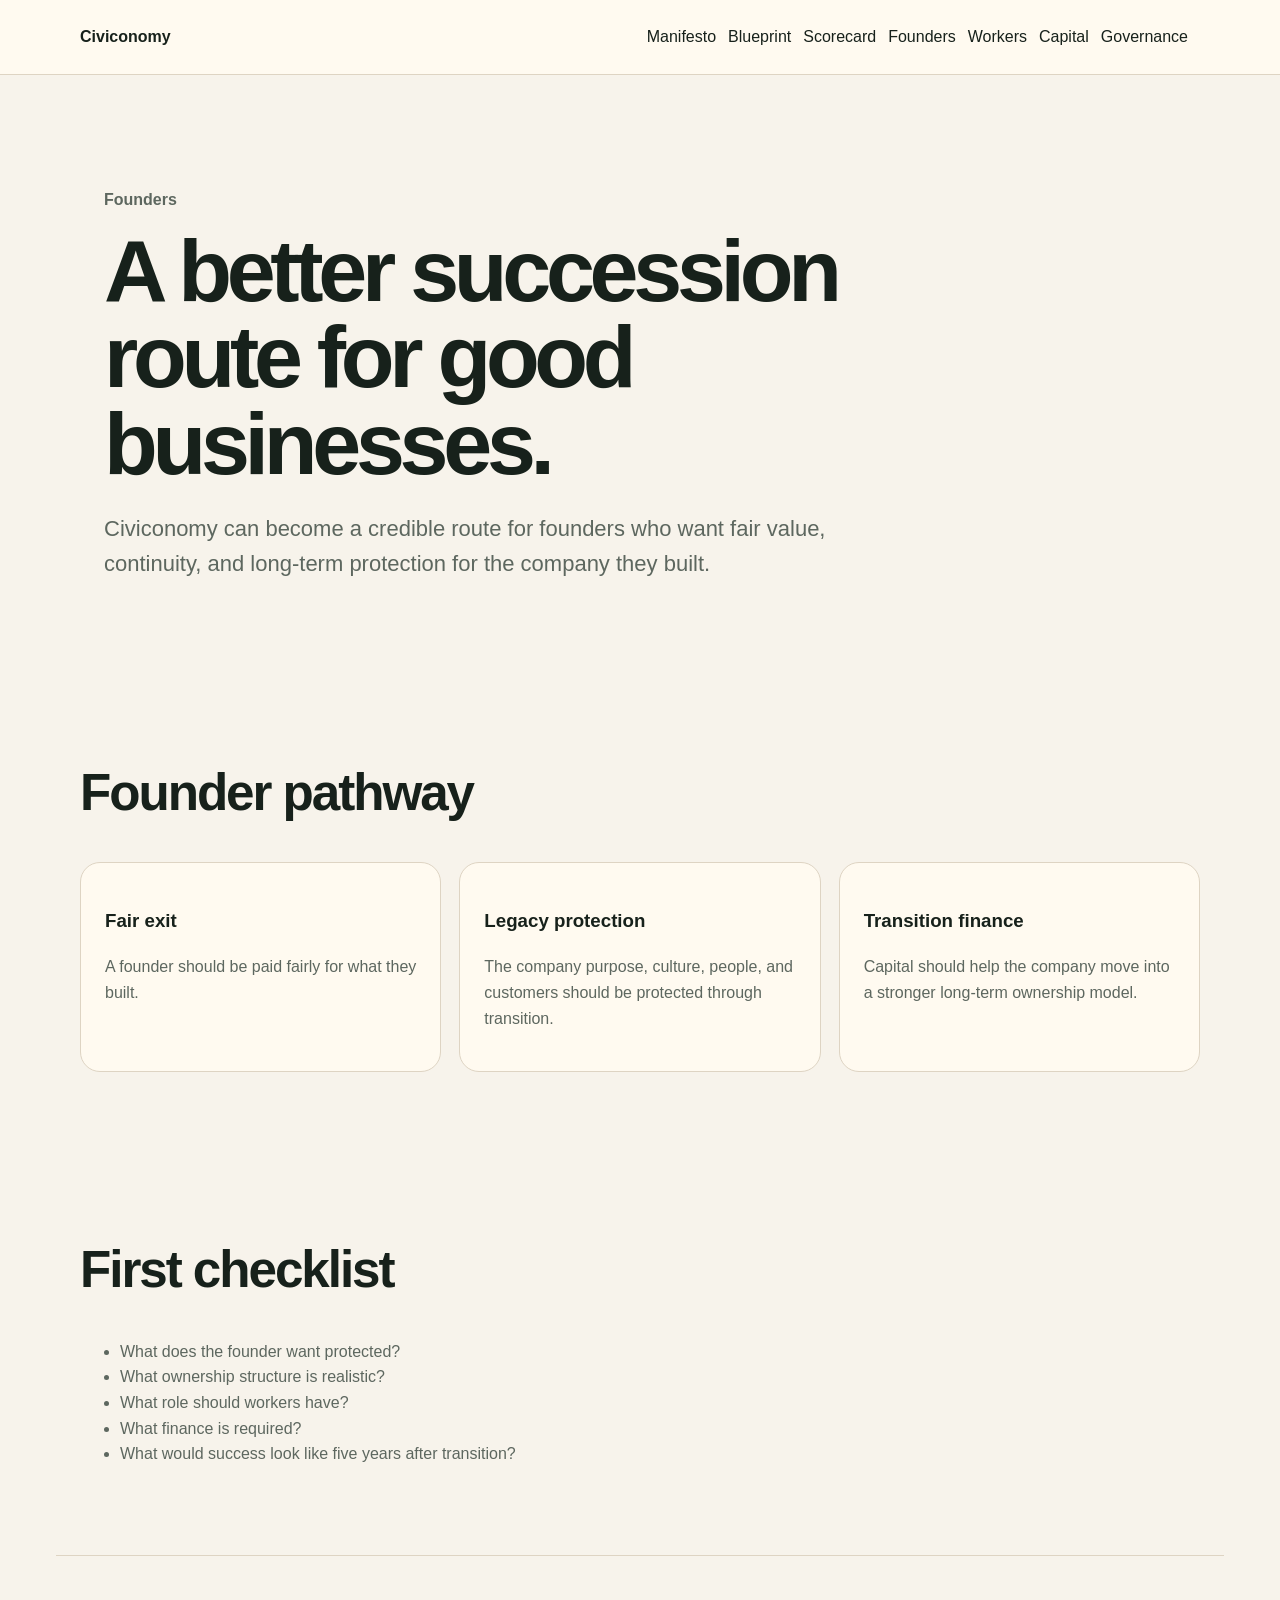
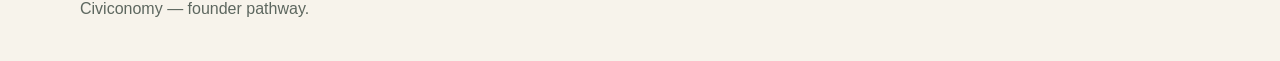
==== site/founders.html @ dd0a0dd5 "Add founders page" ====
<!doctype html>
<html lang="en"><head><meta charset="utf-8"><meta name="viewport" content="width=device-width, initial-scale=1"><title>Founders | Civiconomy</title><link rel="stylesheet" href="styles.css"></head>
<body><header><nav><a class="brand" href="index.html">Civiconomy</a><div><a href="manifesto.html">Manifesto</a><a href="blueprint.html">Blueprint</a><a href="scorecard.html">Scorecard</a><a href="founders.html">Founders</a><a href="workers.html">Workers</a><a href="capital.html">Capital</a><a href="governance.html">Governance</a></div></nav></header>
<main><section class="hero"><p class="muted"><strong>Founders</strong></p><h1>A better succession route for good businesses.</h1><p class="lede">Civiconomy can become a credible route for founders who want fair value, continuity, and long-term protection for the company they built.</p></section>
<section><h2>Founder pathway</h2><div class="grid"><div class="card"><h3>Fair exit</h3><p>A founder should be paid fairly for what they built.</p></div><div class="card"><h3>Legacy protection</h3><p>The company purpose, culture, people, and customers should be protected through transition.</p></div><div class="card"><h3>Transition finance</h3><p>Capital should help the company move into a stronger long-term ownership model.</p></div></div></section>
<section><h2>First checklist</h2><ul><li>What does the founder want protected?</li><li>What ownership structure is realistic?</li><li>What role should workers have?</li><li>What finance is required?</li><li>What would success look like five years after transition?</li></ul></section></main><footer><p>Civiconomy — founder pathway.</p></footer></body></html>
---- site/styles.css ----
body {
  margin: 0;
  font-family: Arial, Helvetica, sans-serif;
  color: #17211b;
  background: #f7f3eb;
  line-height: 1.6;
}

header {
  border-bottom: 1px solid #ded4c3;
  background: #fffaf0;
}

nav, main, footer {
  max-width: 1120px;
  margin: 0 auto;
  padding: 24px;
}

nav {
  display: flex;
  justify-content: space-between;
  gap: 20px;
  flex-wrap: wrap;
}

nav a {
  color: #17211b;
  text-decoration: none;
  margin-right: 12px;
}

.brand {
  font-weight: 800;
}

.hero {
  padding: 72px 24px;
}

h1 {
  max-width: 900px;
  font-size: clamp(42px, 8vw, 88px);
  line-height: 0.98;
  letter-spacing: -0.06em;
  margin: 0 0 24px;
}

h2 {
  font-size: clamp(30px, 4vw, 52px);
  line-height: 1.05;
  letter-spacing: -0.04em;
}

.lede {
  max-width: 760px;
  color: #5d675f;
  font-size: 22px;
}

.button {
  display: inline-block;
  padding: 12px 18px;
  border-radius: 999px;
  background: #23644d;
  color: #fffaf0;
  text-decoration: none;
  font-weight: 700;
  margin: 8px 8px 8px 0;
}

.button.secondary {
  background: #fffaf0;
  color: #17211b;
  border: 1px solid #ded4c3;
}

.grid {
  display: grid;
  grid-template-columns: repeat(auto-fit, minmax(240px, 1fr));
  gap: 18px;
  margin: 32px 0;
}

.card {
  padding: 24px;
  border: 1px solid #ded4c3;
  border-radius: 20px;
  background: #fffaf0;
}

.card p, .muted, li {
  color: #5d675f;
}

section {
  padding: 48px 0;
}

blockquote {
  margin: 32px 0;
  padding: 24px;
  border-left: 5px solid #23644d;
  background: #fffaf0;
  border-radius: 14px;
  font-size: 22px;
  font-weight: 700;
}

footer {
  border-top: 1px solid #ded4c3;
  color: #5d675f;
}
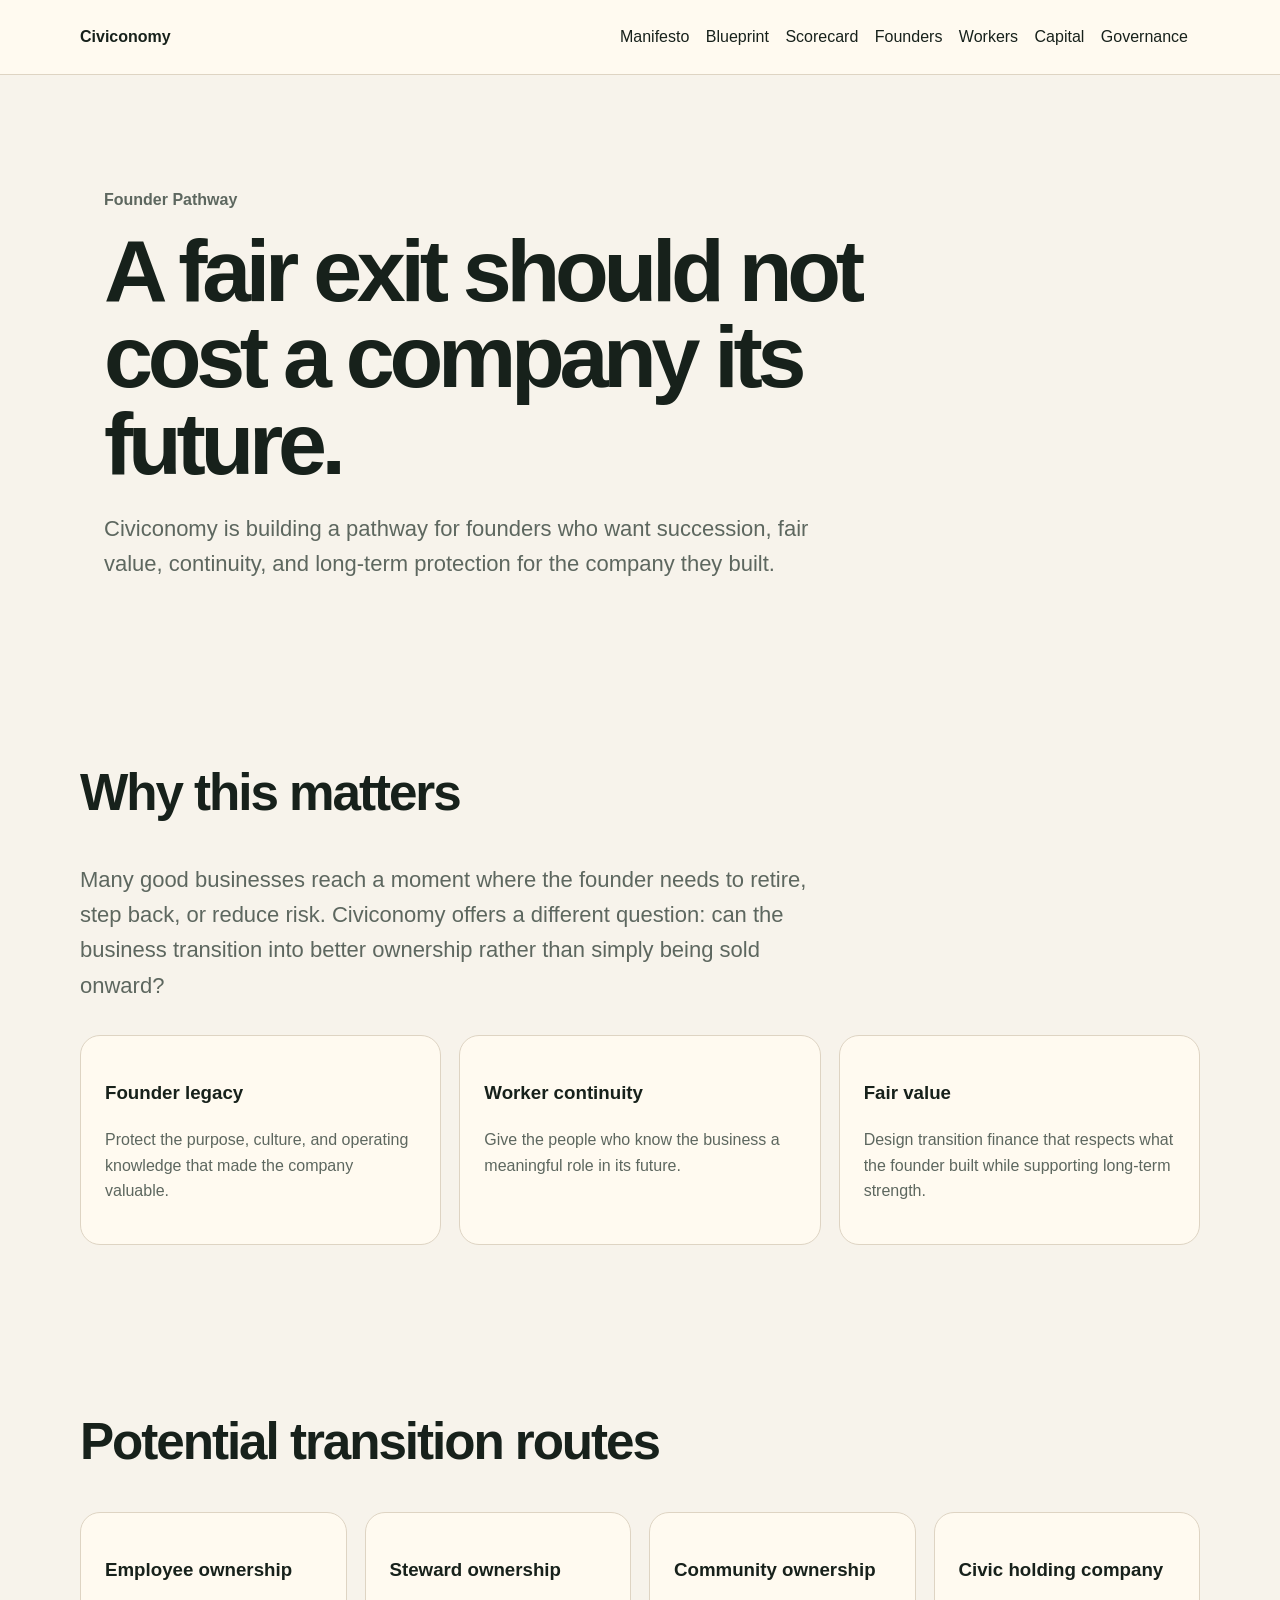
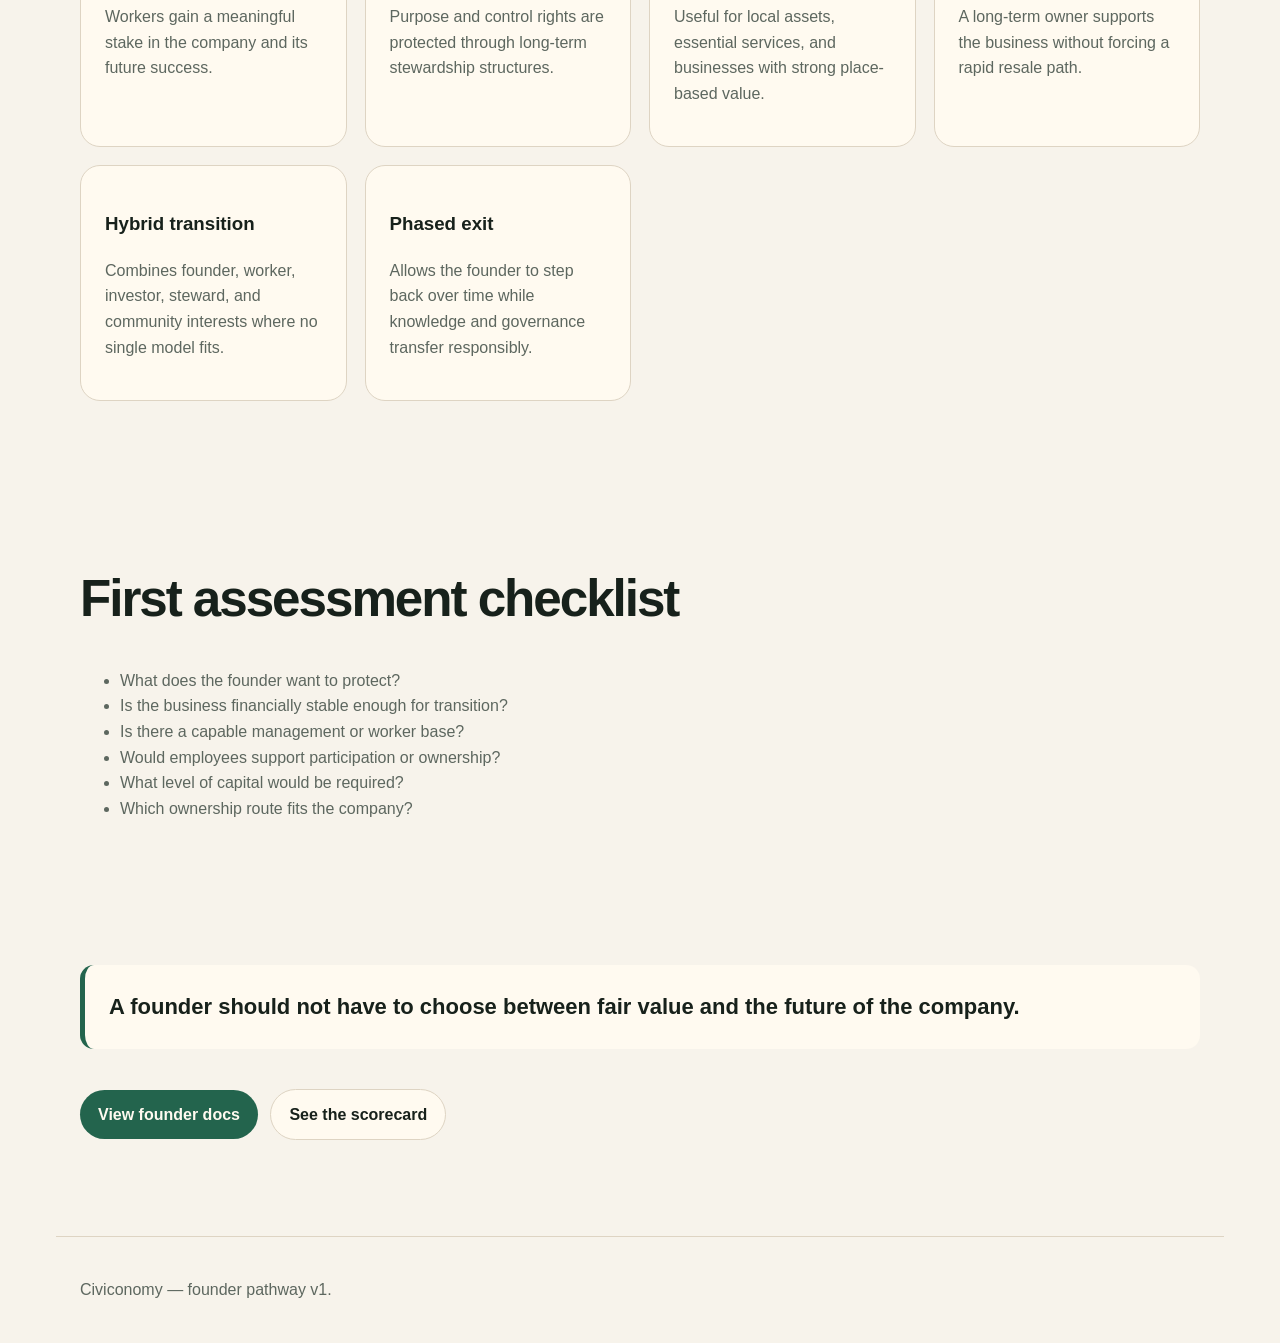
==== commit b6505d1a: "Build public founder pathway v1 page" ====
--- a/site/founders.html
+++ b/site/founders.html
@@ -1,6 +1,78 @@
 <!doctype html>
-<html lang="en"><head><meta charset="utf-8"><meta name="viewport" content="width=device-width, initial-scale=1"><title>Founders | Civiconomy</title><link rel="stylesheet" href="styles.css"></head>
-<body><header><nav><a class="brand" href="index.html">Civiconomy</a><div><a href="manifesto.html">Manifesto</a><a href="blueprint.html">Blueprint</a><a href="scorecard.html">Scorecard</a><a href="founders.html">Founders</a><a href="workers.html">Workers</a><a href="capital.html">Capital</a><a href="governance.html">Governance</a></div></nav></header>
-<main><section class="hero"><p class="muted"><strong>Founders</strong></p><h1>A better succession route for good businesses.</h1><p class="lede">Civiconomy can become a credible route for founders who want fair value, continuity, and long-term protection for the company they built.</p></section>
-<section><h2>Founder pathway</h2><div class="grid"><div class="card"><h3>Fair exit</h3><p>A founder should be paid fairly for what they built.</p></div><div class="card"><h3>Legacy protection</h3><p>The company purpose, culture, people, and customers should be protected through transition.</p></div><div class="card"><h3>Transition finance</h3><p>Capital should help the company move into a stronger long-term ownership model.</p></div></div></section>
-<section><h2>First checklist</h2><ul><li>What does the founder want protected?</li><li>What ownership structure is realistic?</li><li>What role should workers have?</li><li>What finance is required?</li><li>What would success look like five years after transition?</li></ul></section></main><footer><p>Civiconomy — founder pathway.</p></footer></body></html>+<html lang="en">
+<head>
+  <meta charset="utf-8">
+  <meta name="viewport" content="width=device-width, initial-scale=1">
+  <title>Founders | Civiconomy</title>
+  <meta name="description" content="Founder succession pathways for better ownership and long-term business continuity.">
+  <link rel="stylesheet" href="styles.css">
+</head>
+<body>
+<header>
+  <nav>
+    <a class="brand" href="index.html">Civiconomy</a>
+    <div>
+      <a href="manifesto.html">Manifesto</a>
+      <a href="blueprint.html">Blueprint</a>
+      <a href="scorecard.html">Scorecard</a>
+      <a href="founders.html">Founders</a>
+      <a href="workers.html">Workers</a>
+      <a href="capital.html">Capital</a>
+      <a href="governance.html">Governance</a>
+    </div>
+  </nav>
+</header>
+
+<main>
+  <section class="hero">
+    <p class="muted"><strong>Founder Pathway</strong></p>
+    <h1>A fair exit should not cost a company its future.</h1>
+    <p class="lede">Civiconomy is building a pathway for founders who want succession, fair value, continuity, and long-term protection for the company they built.</p>
+  </section>
+
+  <section>
+    <h2>Why this matters</h2>
+    <p class="lede">Many good businesses reach a moment where the founder needs to retire, step back, or reduce risk. Civiconomy offers a different question: can the business transition into better ownership rather than simply being sold onward?</p>
+    <div class="grid">
+      <div class="card"><h3>Founder legacy</h3><p>Protect the purpose, culture, and operating knowledge that made the company valuable.</p></div>
+      <div class="card"><h3>Worker continuity</h3><p>Give the people who know the business a meaningful role in its future.</p></div>
+      <div class="card"><h3>Fair value</h3><p>Design transition finance that respects what the founder built while supporting long-term strength.</p></div>
+    </div>
+  </section>
+
+  <section>
+    <h2>Potential transition routes</h2>
+    <div class="grid">
+      <div class="card"><h3>Employee ownership</h3><p>Workers gain a meaningful stake in the company and its future success.</p></div>
+      <div class="card"><h3>Steward ownership</h3><p>Purpose and control rights are protected through long-term stewardship structures.</p></div>
+      <div class="card"><h3>Community ownership</h3><p>Useful for local assets, essential services, and businesses with strong place-based value.</p></div>
+      <div class="card"><h3>Civic holding company</h3><p>A long-term owner supports the business without forcing a rapid resale path.</p></div>
+      <div class="card"><h3>Hybrid transition</h3><p>Combines founder, worker, investor, steward, and community interests where no single model fits.</p></div>
+      <div class="card"><h3>Phased exit</h3><p>Allows the founder to step back over time while knowledge and governance transfer responsibly.</p></div>
+    </div>
+  </section>
+
+  <section>
+    <h2>First assessment checklist</h2>
+    <ul>
+      <li>What does the founder want to protect?</li>
+      <li>Is the business financially stable enough for transition?</li>
+      <li>Is there a capable management or worker base?</li>
+      <li>Would employees support participation or ownership?</li>
+      <li>What level of capital would be required?</li>
+      <li>Which ownership route fits the company?</li>
+    </ul>
+  </section>
+
+  <section>
+    <blockquote>A founder should not have to choose between fair value and the future of the company.</blockquote>
+    <p>
+      <a class="button" href="https://github.com/SolStis86/civiconomy/tree/main/docs/founders">View founder docs</a>
+      <a class="button secondary" href="scorecard.html">See the scorecard</a>
+    </p>
+  </section>
+</main>
+
+<footer><p>Civiconomy — founder pathway v1.</p></footer>
+</body>
+</html>
